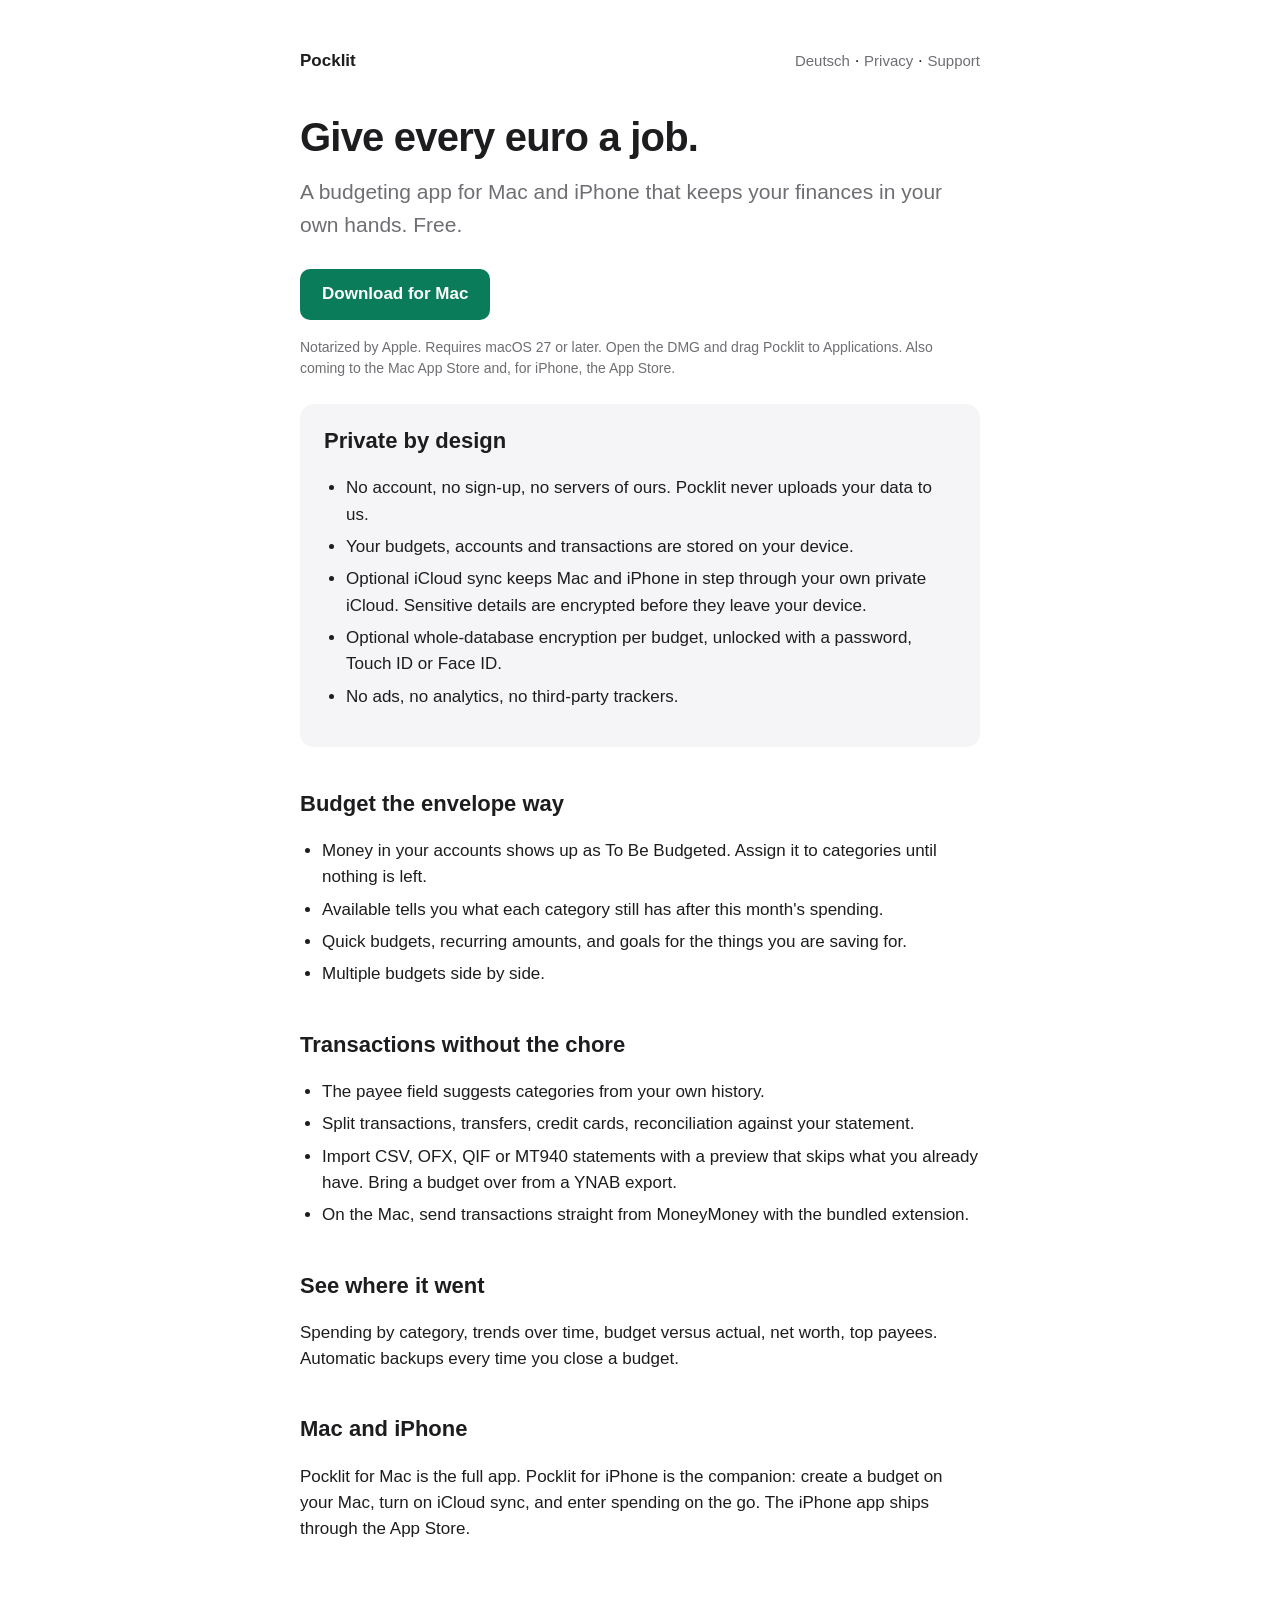
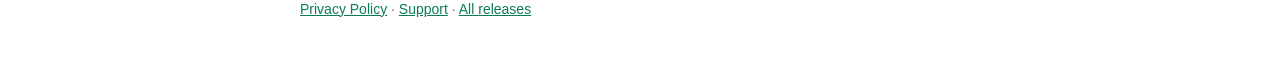
==== index.html @ 54f2d120 "site: sync from Pocklit 1.1.0" ====
<!doctype html>
<html lang="en">
<head>
<meta charset="utf-8">
<meta name="viewport" content="width=device-width, initial-scale=1">
<title>Pocklit — private envelope budgeting for Mac and iPhone</title>
<meta name="description" content="Pocklit is a free budgeting app for Mac and iPhone. No account, no servers, no trackers. Your data stays on your device or in your own iCloud.">
<link rel="stylesheet" href="style.css">
</head>
<body>
<main>
<header><strong>Pocklit</strong><nav><a href="de.html">Deutsch</a> · <a href="privacy.html">Privacy</a> · <a href="support.html">Support</a></nav></header>

<h1>Give every euro a job.</h1>
<p class="tagline">A budgeting app for Mac and iPhone that keeps your finances in your own hands. Free.</p>

<p><a class="button" href="https://github.com/hanebambel/pocklit-site/releases/latest/download/Pocklit.dmg">Download for Mac</a></p>
<p class="note">Notarized by Apple. Requires macOS 27 or later. Open the DMG and drag Pocklit to Applications.
Also coming to the Mac App Store and, for iPhone, the App Store.</p>

<div class="card">
<h2 style="margin-top:0">Private by design</h2>
<ul>
<li>No account, no sign-up, no servers of ours. Pocklit never uploads your data to us.</li>
<li>Your budgets, accounts and transactions are stored on your device.</li>
<li>Optional iCloud sync keeps Mac and iPhone in step through your own private iCloud. Sensitive details are encrypted before they leave your device.</li>
<li>Optional whole-database encryption per budget, unlocked with a password, Touch ID or Face ID.</li>
<li>No ads, no analytics, no third-party trackers.</li>
</ul>
</div>

<h2>Budget the envelope way</h2>
<ul>
<li>Money in your accounts shows up as To Be Budgeted. Assign it to categories until nothing is left.</li>
<li>Available tells you what each category still has after this month's spending.</li>
<li>Quick budgets, recurring amounts, and goals for the things you are saving for.</li>
<li>Multiple budgets side by side.</li>
</ul>

<h2>Transactions without the chore</h2>
<ul>
<li>The payee field suggests categories from your own history.</li>
<li>Split transactions, transfers, credit cards, reconciliation against your statement.</li>
<li>Import CSV, OFX, QIF or MT940 statements with a preview that skips what you already have. Bring a budget over from a YNAB export.</li>
<li>On the Mac, send transactions straight from MoneyMoney with the bundled extension.</li>
</ul>

<h2>See where it went</h2>
<p>Spending by category, trends over time, budget versus actual, net worth, top payees. Automatic backups every time you close a budget.</p>

<h2>Mac and iPhone</h2>
<p>Pocklit for Mac is the full app. Pocklit for iPhone is the companion: create a budget on your Mac, turn on iCloud sync, and enter spending on the go. The iPhone app ships through the App Store.</p>

<footer><a href="privacy.html">Privacy Policy</a> · <a href="support.html">Support</a> · <a href="https://github.com/hanebambel/pocklit-site/releases">All releases</a></footer>
</main>
</body>
</html>
---- style.css ----
:root { color-scheme: light dark; --fg: #1d1d1f; --bg: #ffffff; --muted: #6e6e73; --accent: #0a7c59; --card: #f5f5f7; }
@media (prefers-color-scheme: dark) { :root { --fg: #f5f5f7; --bg: #1d1d1f; --muted: #a1a1a6; --accent: #34c48e; --card: #2c2c2e; } }
* { box-sizing: border-box; }
body { margin: 0; font: 17px/1.55 -apple-system, BlinkMacSystemFont, "Helvetica Neue", Helvetica, Arial, sans-serif; color: var(--fg); background: var(--bg); }
main { max-width: 720px; margin: 0 auto; padding: 48px 20px 64px; }
header { display: flex; justify-content: space-between; align-items: baseline; gap: 16px; margin-bottom: 32px; }
header a { color: var(--muted); text-decoration: none; font-size: 15px; }
h1 { font-size: 40px; margin: 0 0 8px; letter-spacing: -0.02em; }
h2 { font-size: 22px; margin: 40px 0 12px; }
.tagline { font-size: 21px; color: var(--muted); margin: 0 0 28px; }
.button { display: inline-block; background: var(--accent); color: #fff; padding: 12px 22px; border-radius: 10px; text-decoration: none; font-weight: 600; }
.note { font-size: 14px; color: var(--muted); }
.card { background: var(--card); border-radius: 14px; padding: 20px 24px; margin: 24px 0; }
ul { padding-left: 22px; } li { margin: 6px 0; }
footer { margin-top: 56px; font-size: 14px; color: var(--muted); }
a { color: var(--accent); }
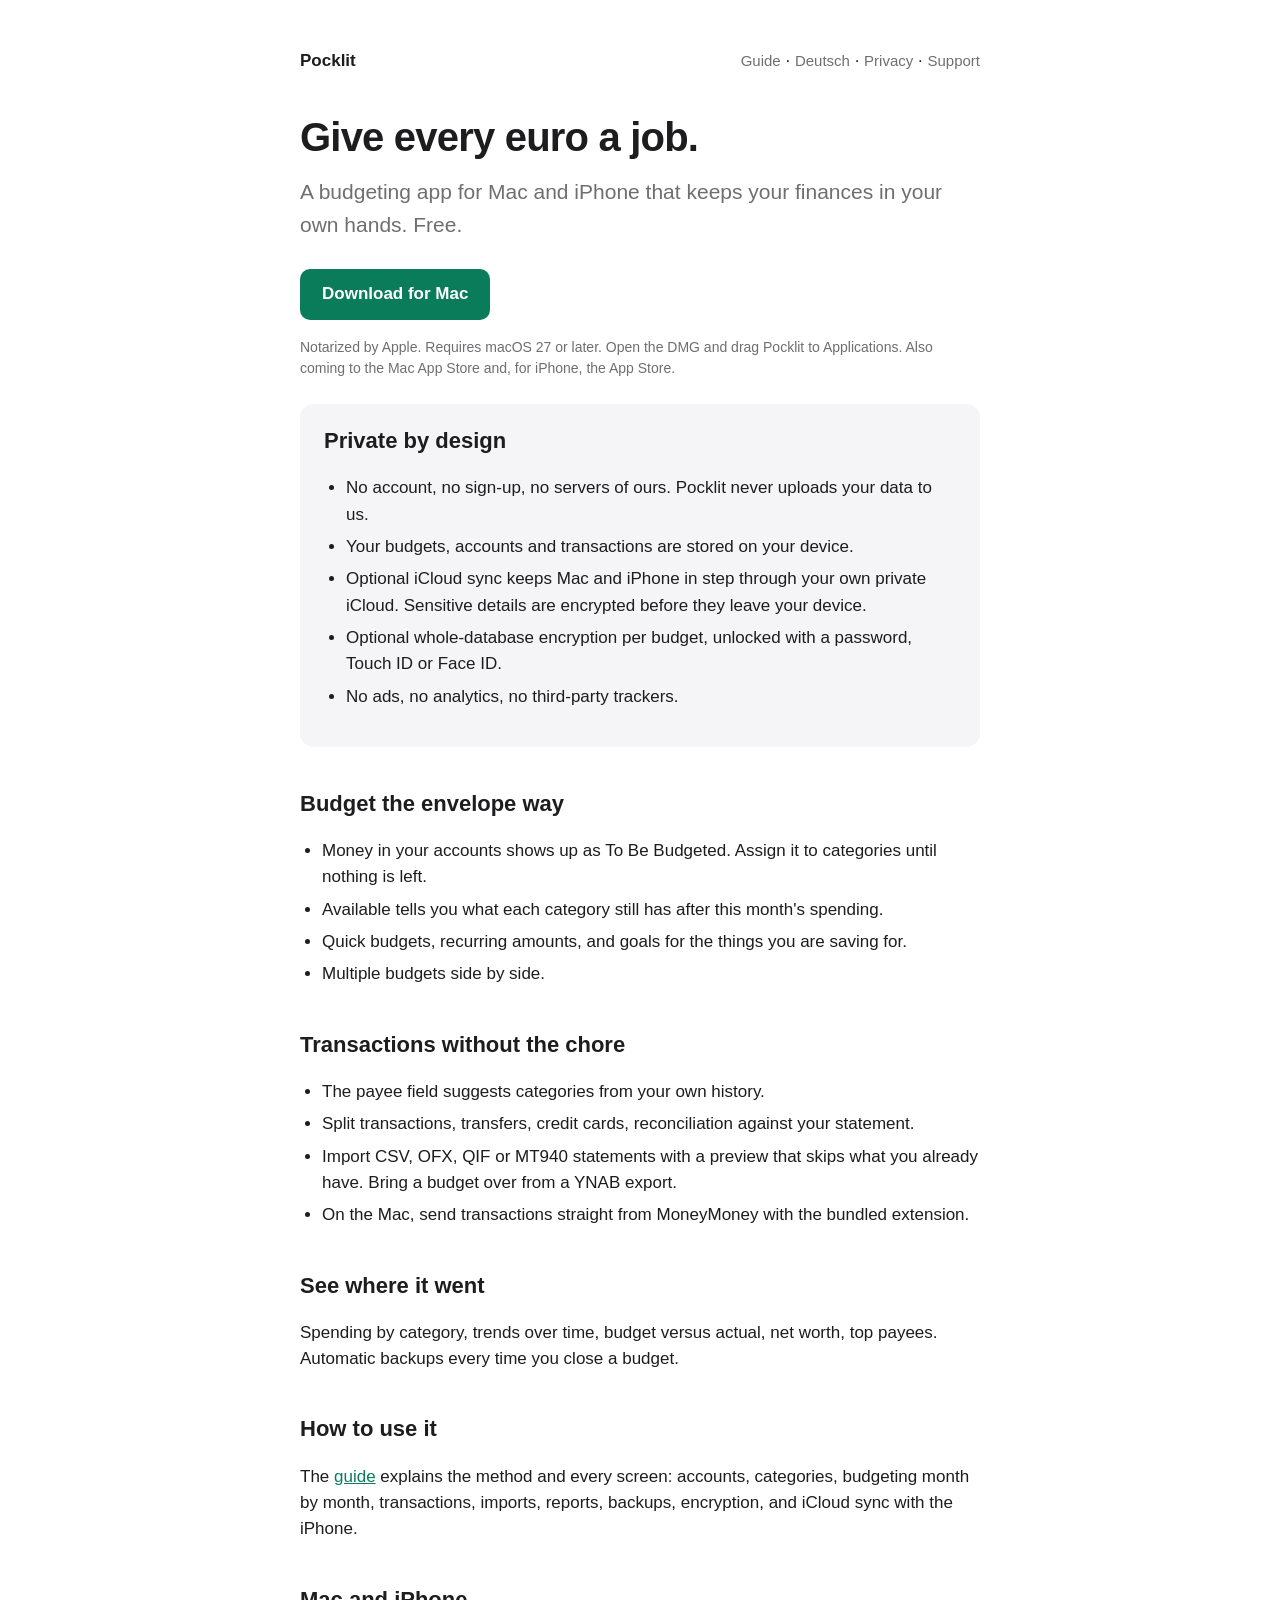
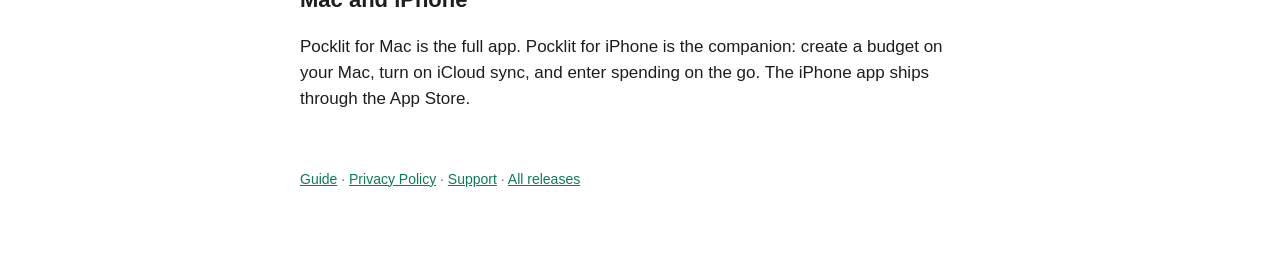
==== commit d17fcb15: "site: sync from Pocklit 1.1.0" ====
--- a/index.html
+++ b/index.html
@@ -9,7 +9,7 @@
 </head>
 <body>
 <main>
-<header><strong>Pocklit</strong><nav><a href="de.html">Deutsch</a> · <a href="privacy.html">Privacy</a> · <a href="support.html">Support</a></nav></header>
+<header><strong>Pocklit</strong><nav><a href="guide.html">Guide</a> · <a href="de.html">Deutsch</a> · <a href="privacy.html">Privacy</a> · <a href="support.html">Support</a></nav></header>
 
 <h1>Give every euro a job.</h1>
 <p class="tagline">A budgeting app for Mac and iPhone that keeps your finances in your own hands. Free.</p>
@@ -48,10 +48,13 @@
 <h2>See where it went</h2>
 <p>Spending by category, trends over time, budget versus actual, net worth, top payees. Automatic backups every time you close a budget.</p>
 
+<h2>How to use it</h2>
+<p>The <a href="guide.html">guide</a> explains the method and every screen: accounts, categories, budgeting month by month, transactions, imports, reports, backups, encryption, and iCloud sync with the iPhone.</p>
+
 <h2>Mac and iPhone</h2>
 <p>Pocklit for Mac is the full app. Pocklit for iPhone is the companion: create a budget on your Mac, turn on iCloud sync, and enter spending on the go. The iPhone app ships through the App Store.</p>
 
-<footer><a href="privacy.html">Privacy Policy</a> · <a href="support.html">Support</a> · <a href="https://github.com/hanebambel/pocklit-site/releases">All releases</a></footer>
+<footer><a href="guide.html">Guide</a> · <a href="privacy.html">Privacy Policy</a> · <a href="support.html">Support</a> · <a href="https://github.com/hanebambel/pocklit-site/releases">All releases</a></footer>
 </main>
 </body>
 </html>
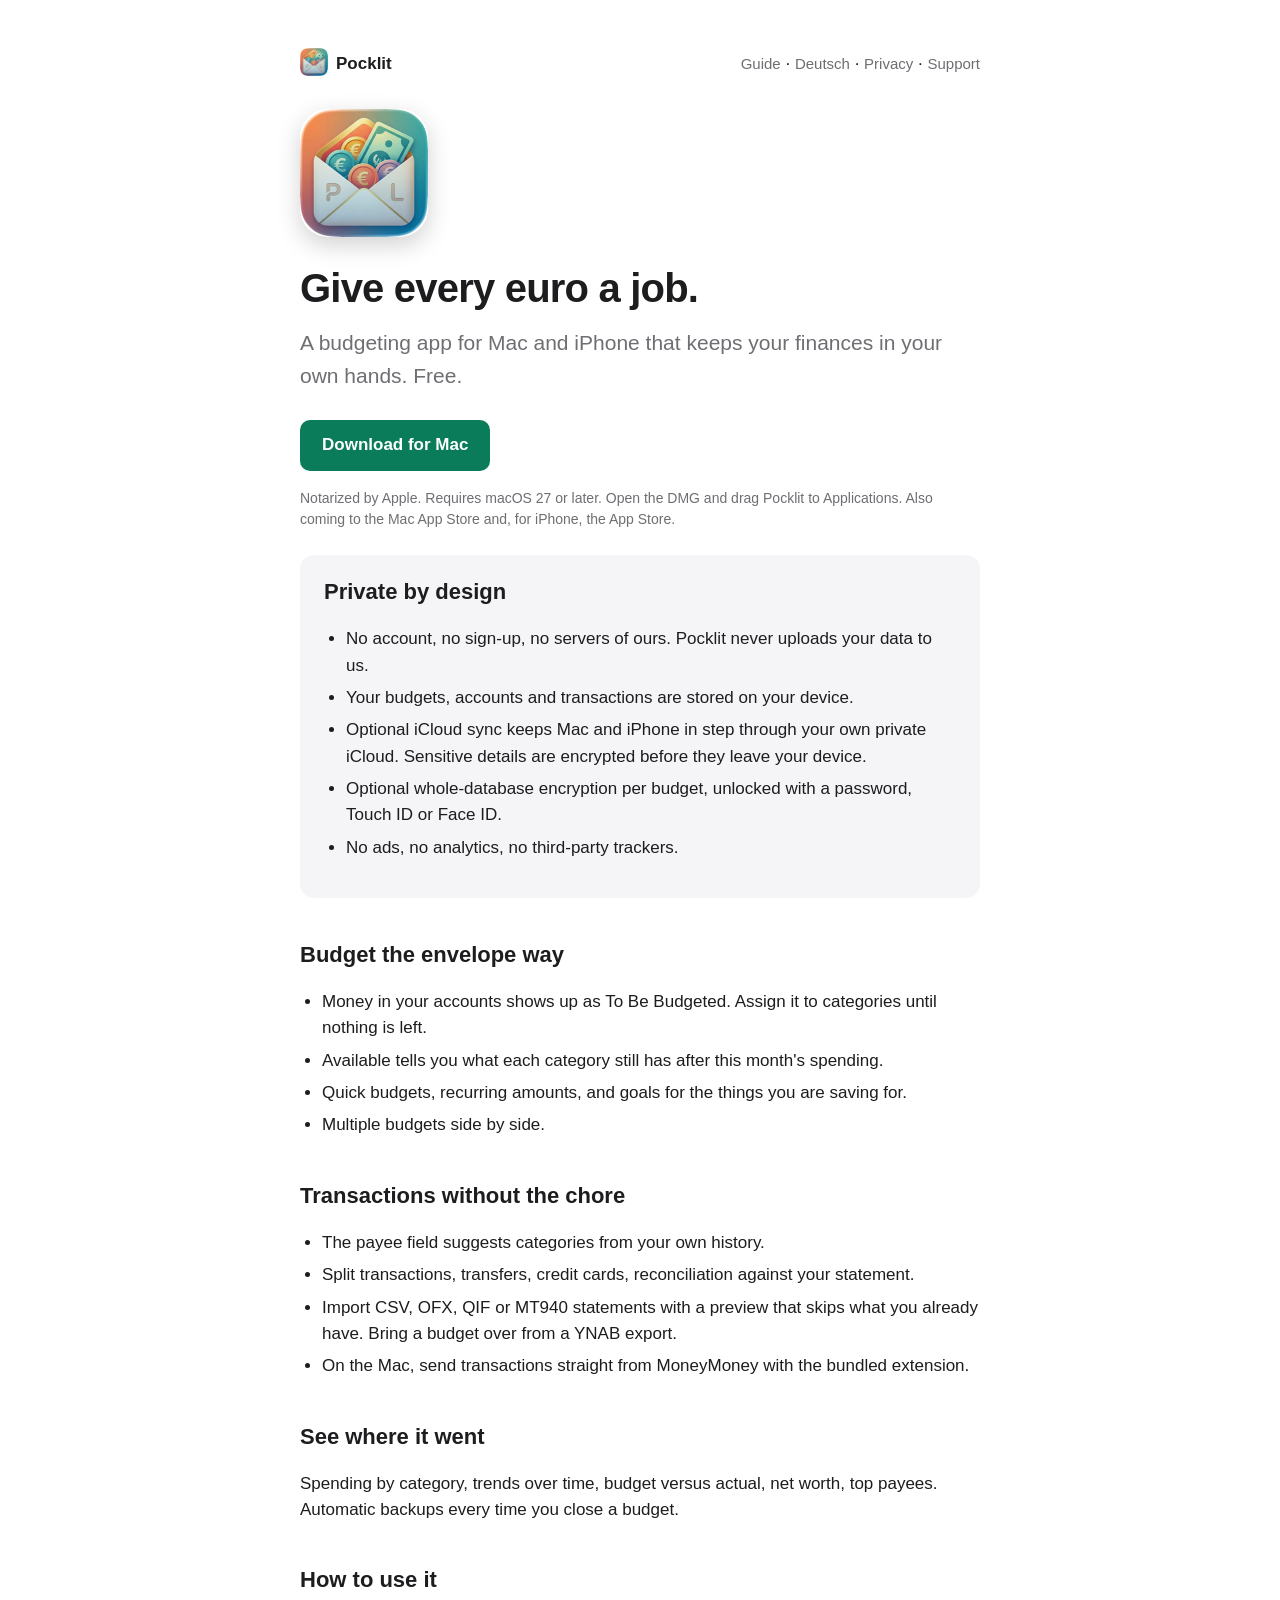
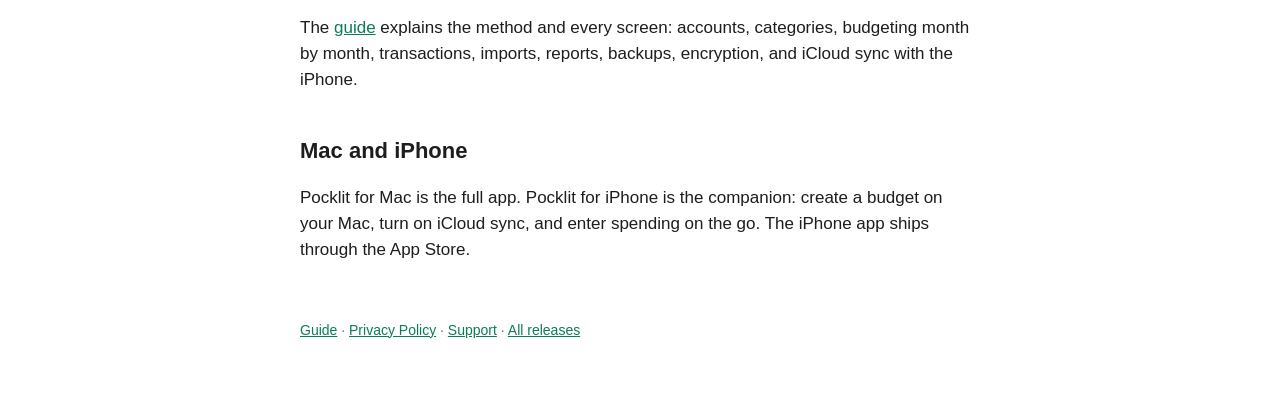
==== commit cd0cdd3c: "site: sync from Pocklit 1.1.0" ====
--- a/index.html
+++ b/index.html
@@ -5,12 +5,15 @@
 <meta name="viewport" content="width=device-width, initial-scale=1">
 <title>Pocklit — private envelope budgeting for Mac and iPhone</title>
 <meta name="description" content="Pocklit is a free budgeting app for Mac and iPhone. No account, no servers, no trackers. Your data stays on your device or in your own iCloud.">
+<link rel="icon" type="image/png" href="favicon.png">
+<link rel="apple-touch-icon" href="apple-touch-icon.png">
 <link rel="stylesheet" href="style.css">
 </head>
 <body>
 <main>
-<header><strong>Pocklit</strong><nav><a href="guide.html">Guide</a> · <a href="de.html">Deutsch</a> · <a href="privacy.html">Privacy</a> · <a href="support.html">Support</a></nav></header>
+<header><strong><img class="brand" src="icon.png" alt="" width="28" height="28">Pocklit</strong><nav><a href="guide.html">Guide</a> · <a href="de.html">Deutsch</a> · <a href="privacy.html">Privacy</a> · <a href="support.html">Support</a></nav></header>
 
+<img class="hero" src="icon.png" alt="Pocklit app icon" width="128" height="128">
 <h1>Give every euro a job.</h1>
 <p class="tagline">A budgeting app for Mac and iPhone that keeps your finances in your own hands. Free.</p>
 
--- a/style.css
+++ b/style.css
@@ -14,3 +14,5 @@
 ul { padding-left: 22px; } li { margin: 6px 0; }
 footer { margin-top: 56px; font-size: 14px; color: var(--muted); }
 a { color: var(--accent); }
+.brand { vertical-align: -7px; margin-right: 8px; border-radius: 7px; }
+.hero { display: block; border-radius: 28px; margin-bottom: 20px; box-shadow: 0 8px 24px rgba(0,0,0,.18); }
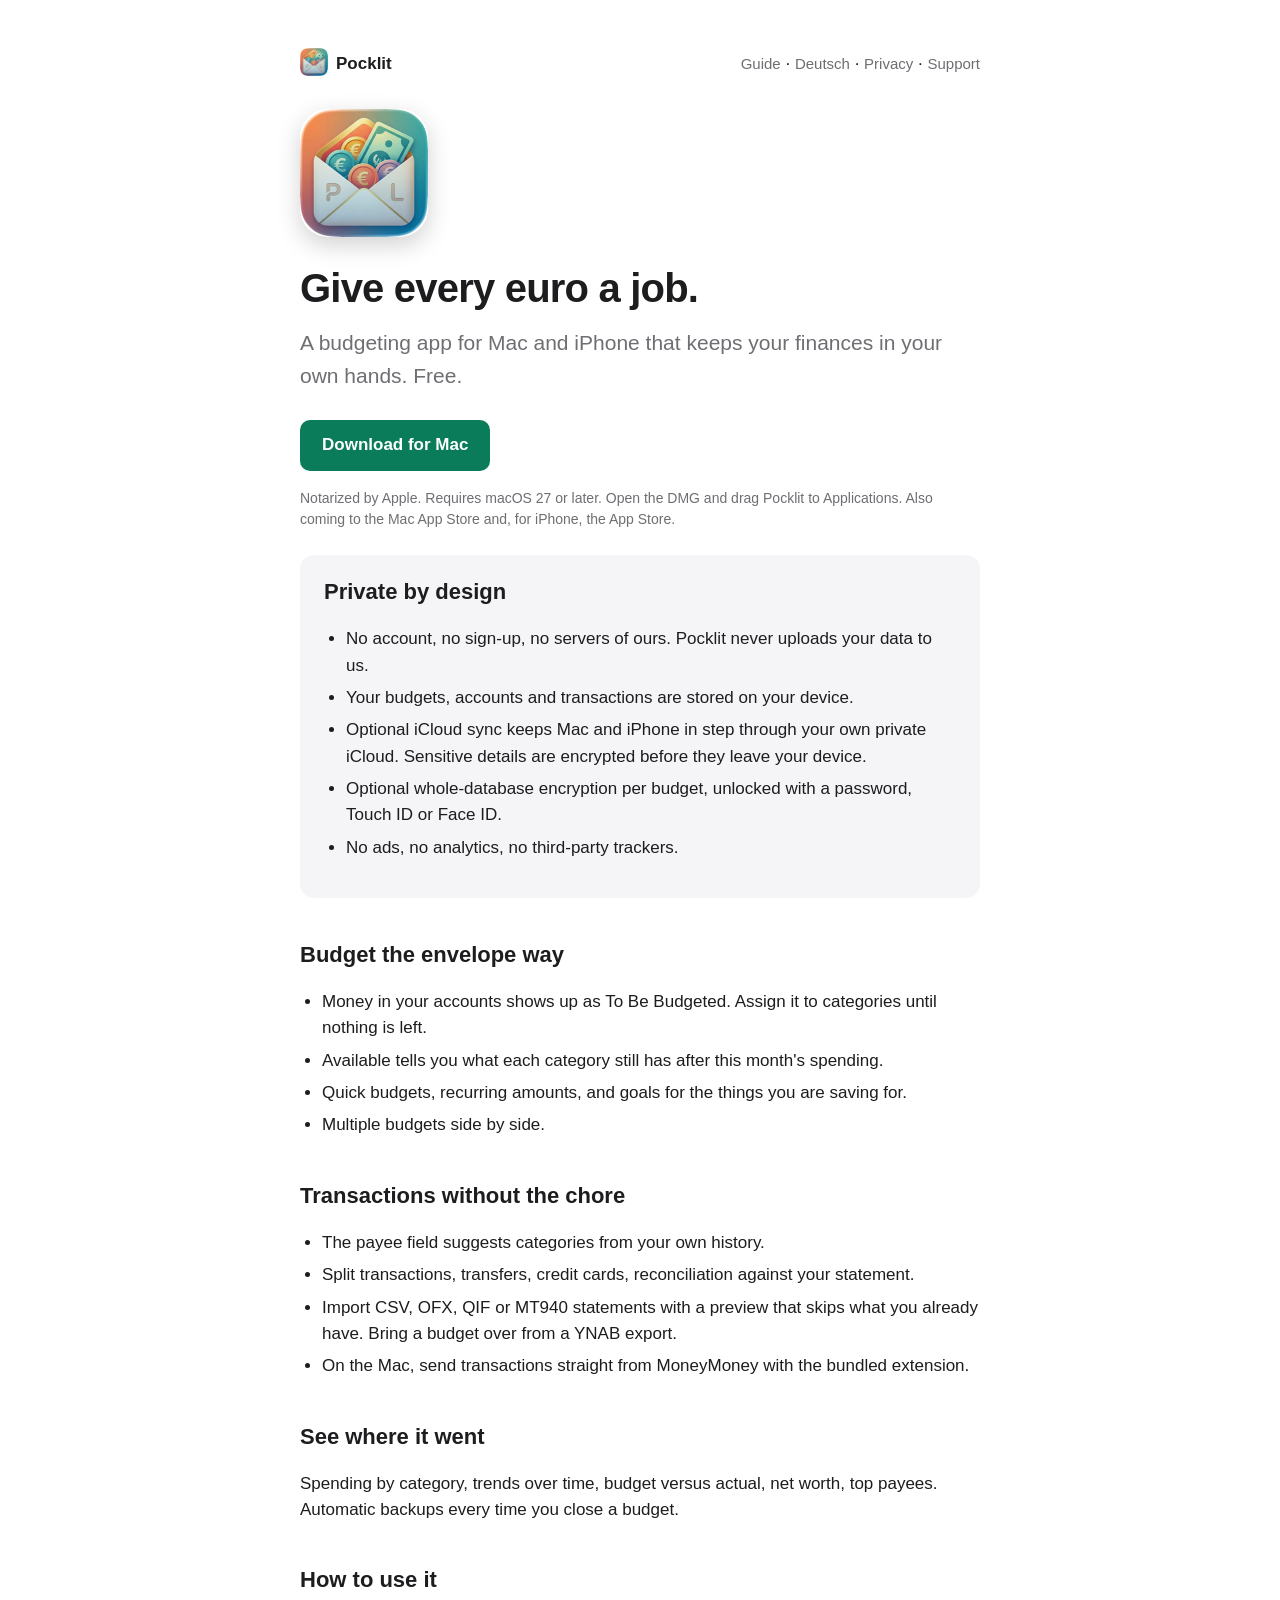
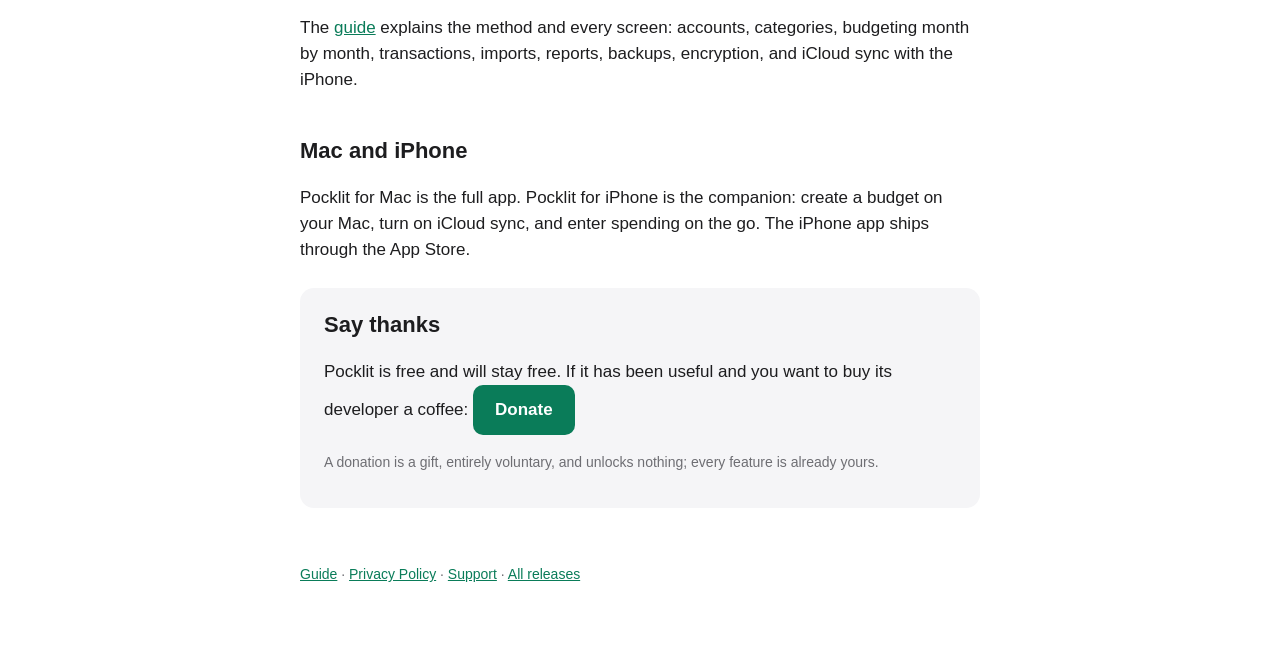
==== commit de8b75a7: "site: sync from Pocklit 1.1.0" ====
--- a/index.html
+++ b/index.html
@@ -57,6 +57,12 @@
 <h2>Mac and iPhone</h2>
 <p>Pocklit for Mac is the full app. Pocklit for iPhone is the companion: create a budget on your Mac, turn on iCloud sync, and enter spending on the go. The iPhone app ships through the App Store.</p>
 
+<div class="card">
+<h2 style="margin-top:0">Say thanks</h2>
+<p>Pocklit is free and will stay free. If it has been useful and you want to buy its developer a coffee: <a class="button" href="TODO donation link">Donate</a></p>
+<p class="note">A donation is a gift, entirely voluntary, and unlocks nothing; every feature is already yours.</p>
+</div>
+
 <footer><a href="guide.html">Guide</a> · <a href="privacy.html">Privacy Policy</a> · <a href="support.html">Support</a> · <a href="https://github.com/hanebambel/pocklit-site/releases">All releases</a></footer>
 </main>
 </body>
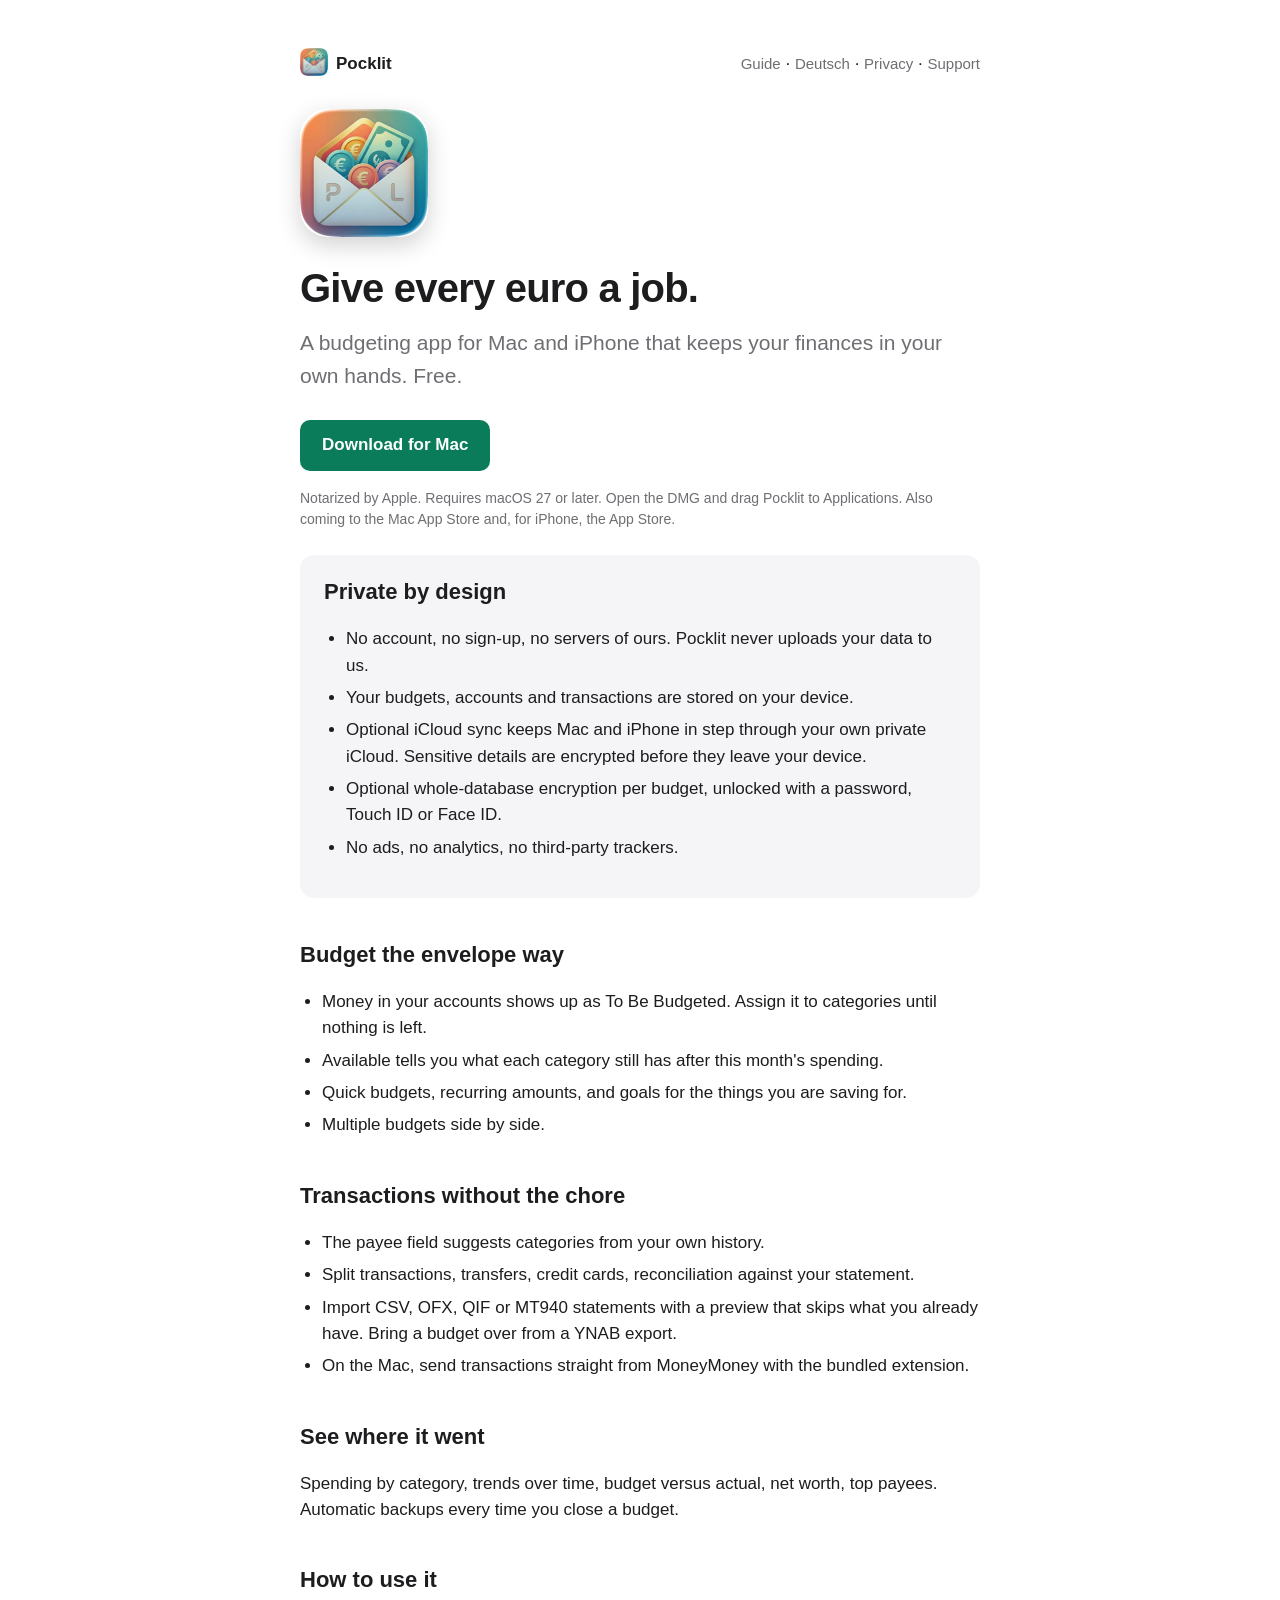
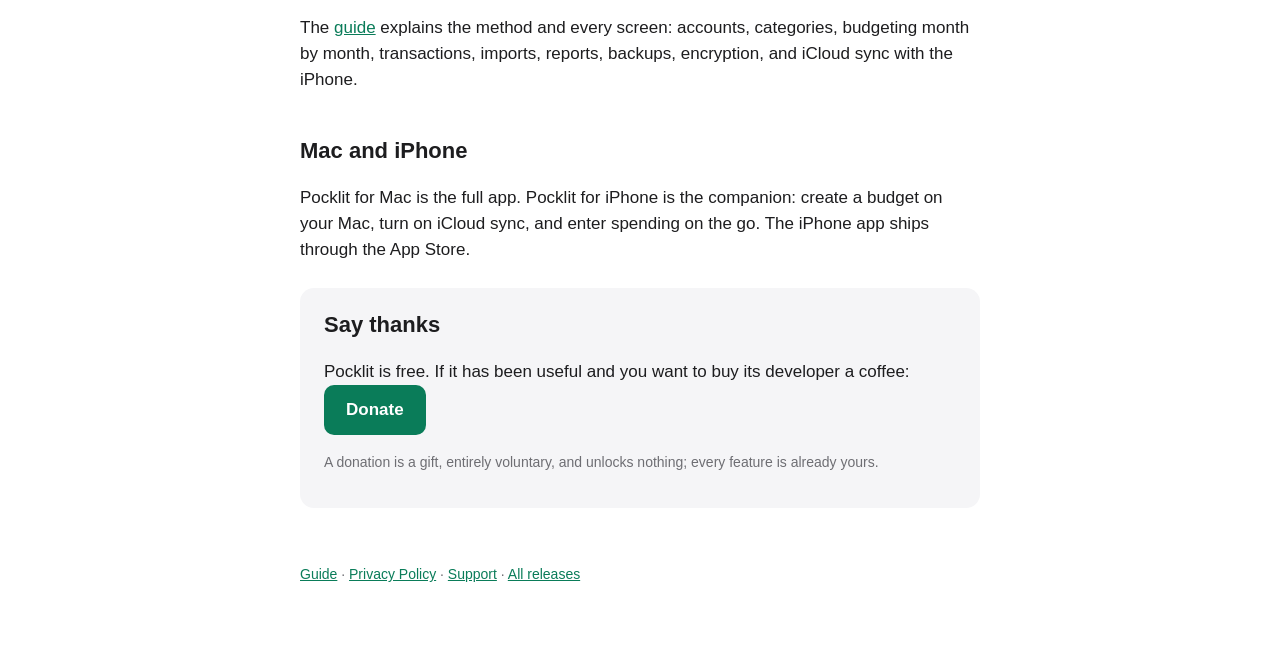
==== commit 9b154c08: "site: sync from Pocklit 1.1.0" ====
--- a/index.html
+++ b/index.html
@@ -59,7 +59,7 @@
 
 <div class="card">
 <h2 style="margin-top:0">Say thanks</h2>
-<p>Pocklit is free and will stay free. If it has been useful and you want to buy its developer a coffee: <a class="button" href="TODO donation link">Donate</a></p>
+<p>Pocklit is free. If it has been useful and you want to buy its developer a coffee: <a class="button" href="TODO donation link">Donate</a></p>
 <p class="note">A donation is a gift, entirely voluntary, and unlocks nothing; every feature is already yours.</p>
 </div>
 
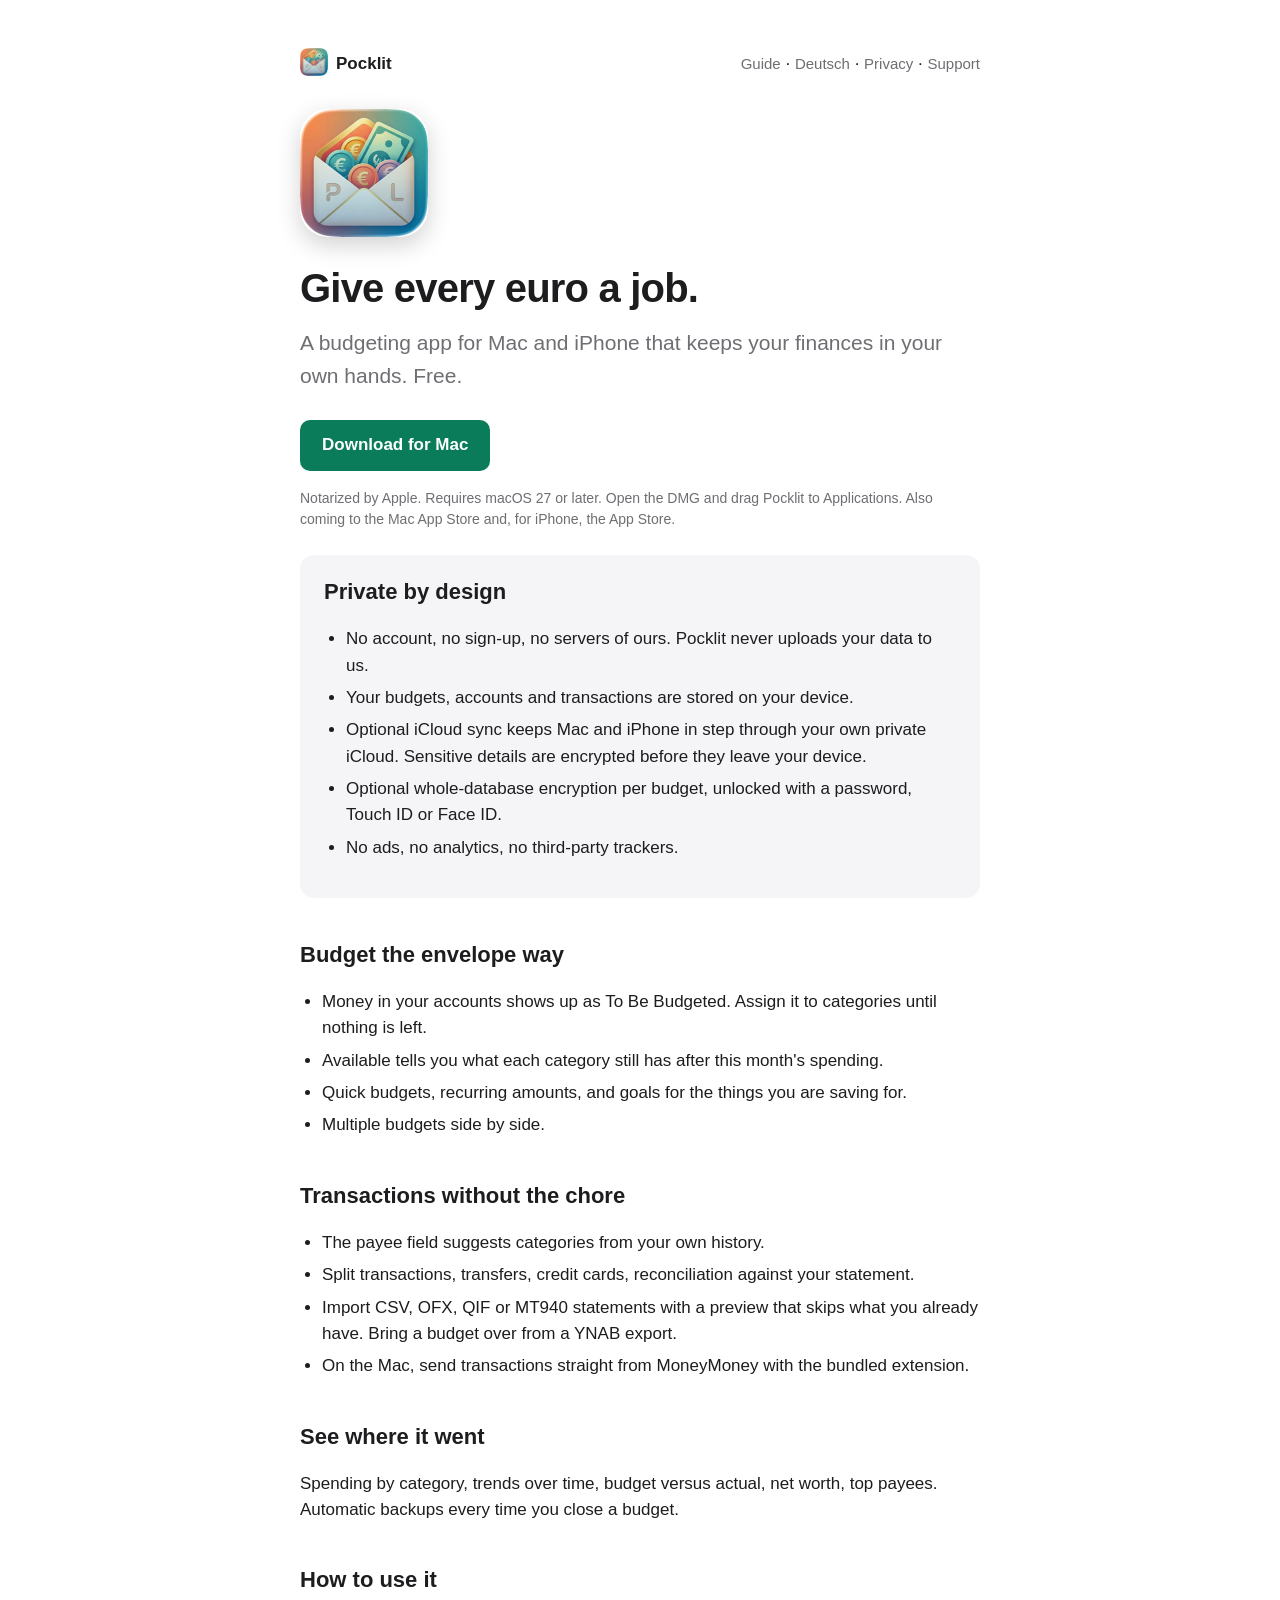
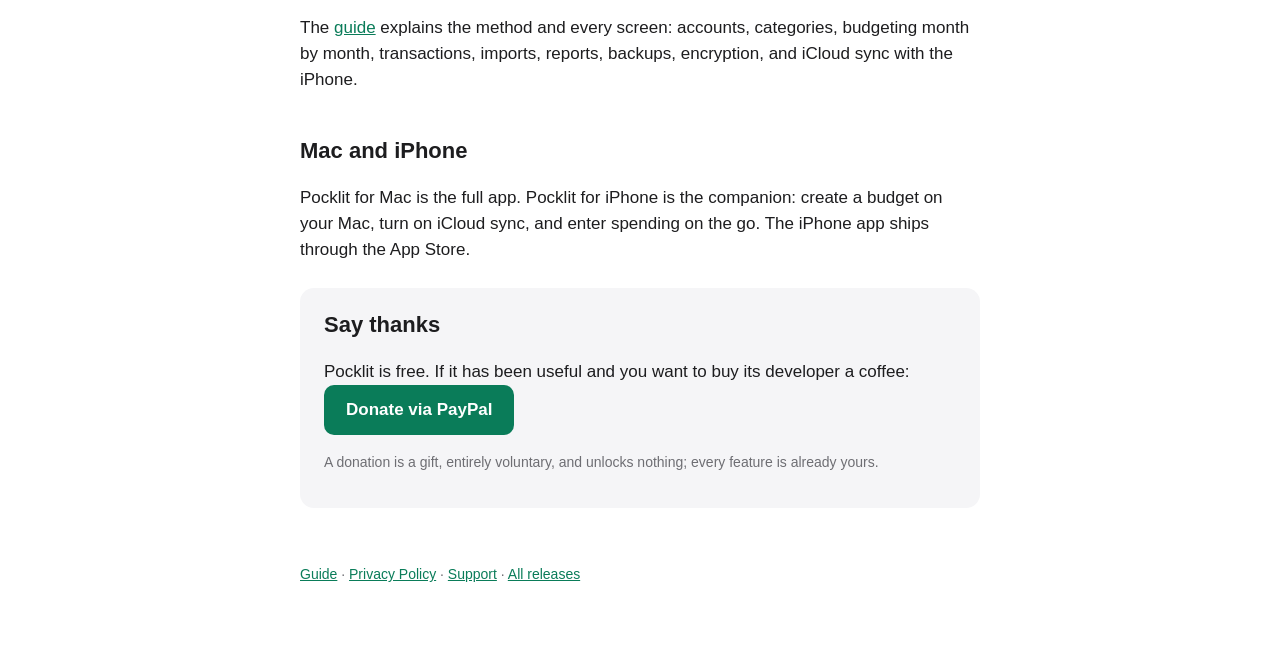
==== commit 7cec4b81: "site: sync from Pocklit 1.1.0" ====
--- a/index.html
+++ b/index.html
@@ -59,7 +59,7 @@
 
 <div class="card">
 <h2 style="margin-top:0">Say thanks</h2>
-<p>Pocklit is free. If it has been useful and you want to buy its developer a coffee: <a class="button" href="TODO donation link">Donate</a></p>
+<p>Pocklit is free. If it has been useful and you want to buy its developer a coffee: <a class="button" href="https://paypal.me/jangabor">Donate via PayPal</a></p>
 <p class="note">A donation is a gift, entirely voluntary, and unlocks nothing; every feature is already yours.</p>
 </div>
 
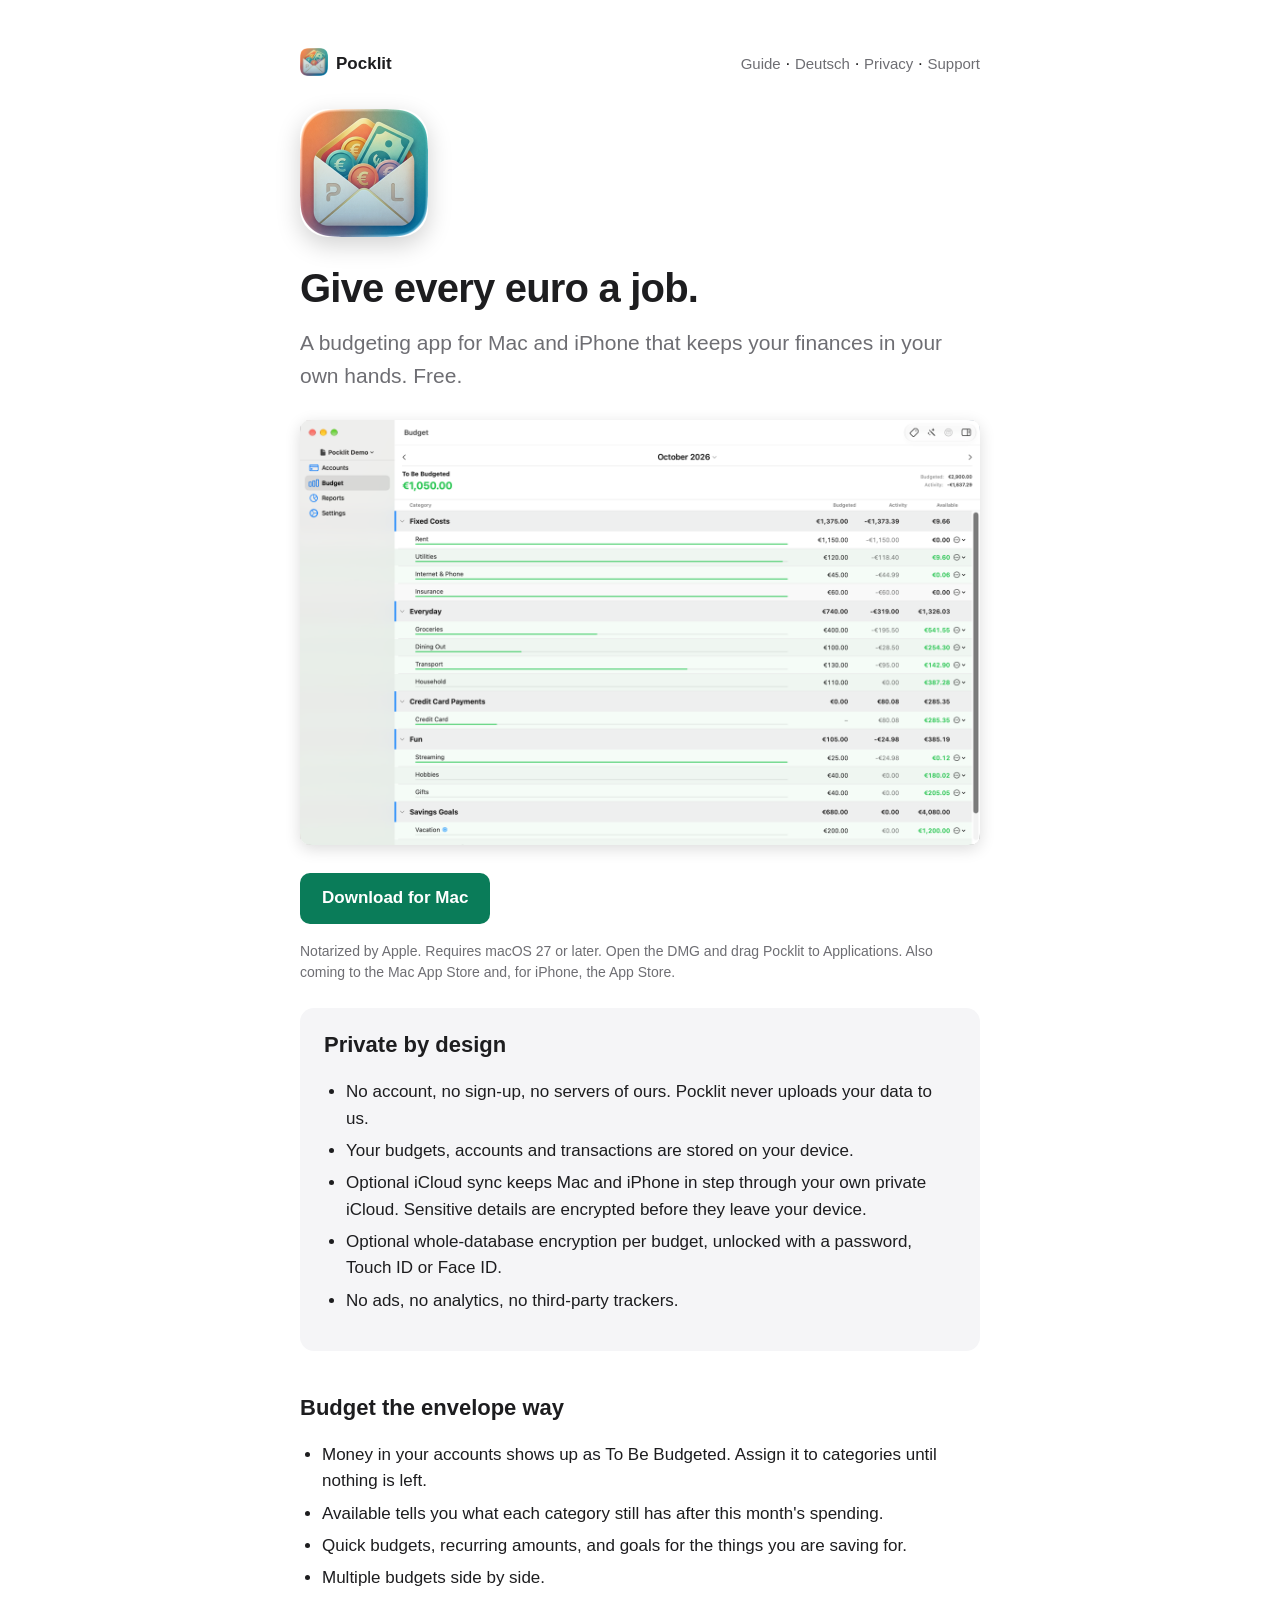
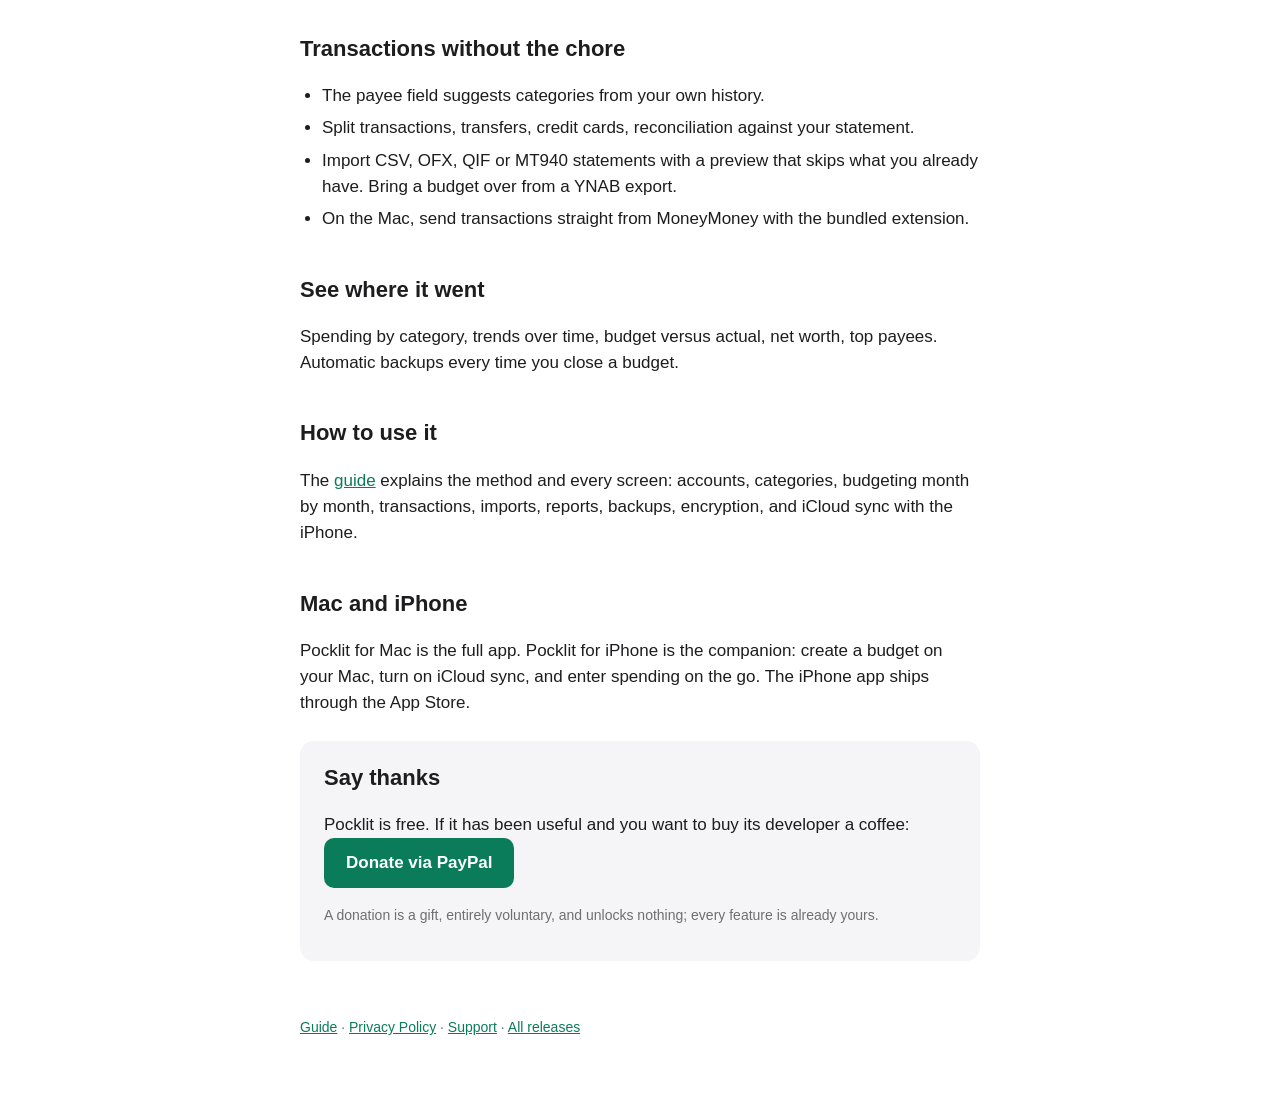
==== commit 4fdae88b: "site: sync from Pocklit 1.2.0" ====
--- a/index.html
+++ b/index.html
@@ -16,6 +16,7 @@
 <img class="hero" src="icon.png" alt="Pocklit app icon" width="128" height="128">
 <h1>Give every euro a job.</h1>
 <p class="tagline">A budgeting app for Mac and iPhone that keeps your finances in your own hands. Free.</p>
+<img class="shot" loading="lazy" src="img/mac/en/budget.png" alt="Pocklit for Mac: the Budget screen with every category's budgeted, activity and available amounts" width="1440" height="900">
 
 <p><a class="button" href="https://github.com/hanebambel/pocklit-site/releases/latest/download/Pocklit.dmg">Download for Mac</a></p>
 <p class="note">Notarized by Apple. Requires macOS 27 or later. Open the DMG and drag Pocklit to Applications.
--- a/style.css
+++ b/style.css
@@ -16,3 +16,10 @@
 a { color: var(--accent); }
 .brand { vertical-align: -7px; margin-right: 8px; border-radius: 7px; }
 .hero { display: block; border-radius: 28px; margin-bottom: 20px; box-shadow: 0 8px 24px rgba(0,0,0,.18); }
+figure { margin: 1.5rem 0; }
+figure img, .shot { width: 100%; height: auto; border-radius: 10px; box-shadow: 0 4px 16px rgba(0,0,0,.14); }
+.shot { display: block; margin: 0 0 28px; }
+figcaption { font-size: 14px; color: var(--muted); margin-top: 8px; }
+.two-up { display: grid; grid-template-columns: 1fr 1fr; gap: 1rem; }
+.two-up figcaption { grid-column: 1 / -1; }
+@media (max-width: 600px) { .two-up { grid-template-columns: 1fr; } }
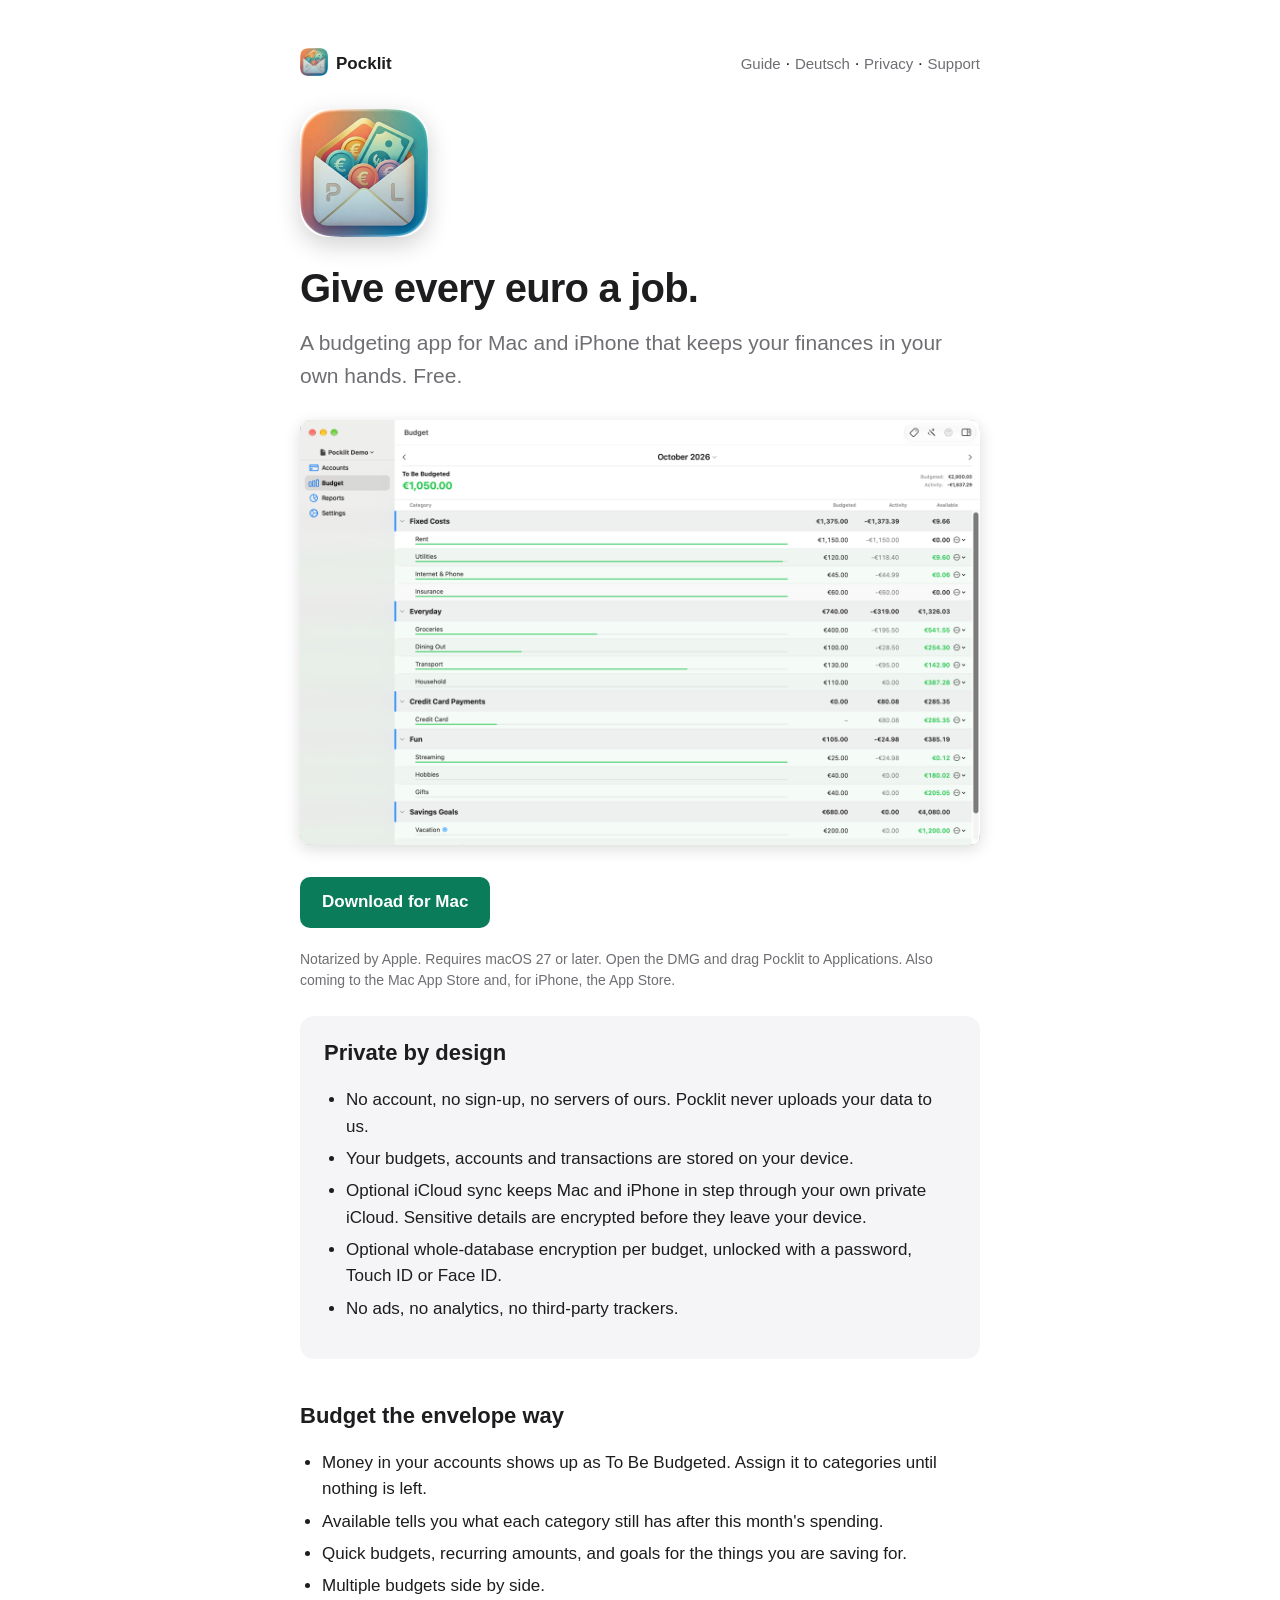
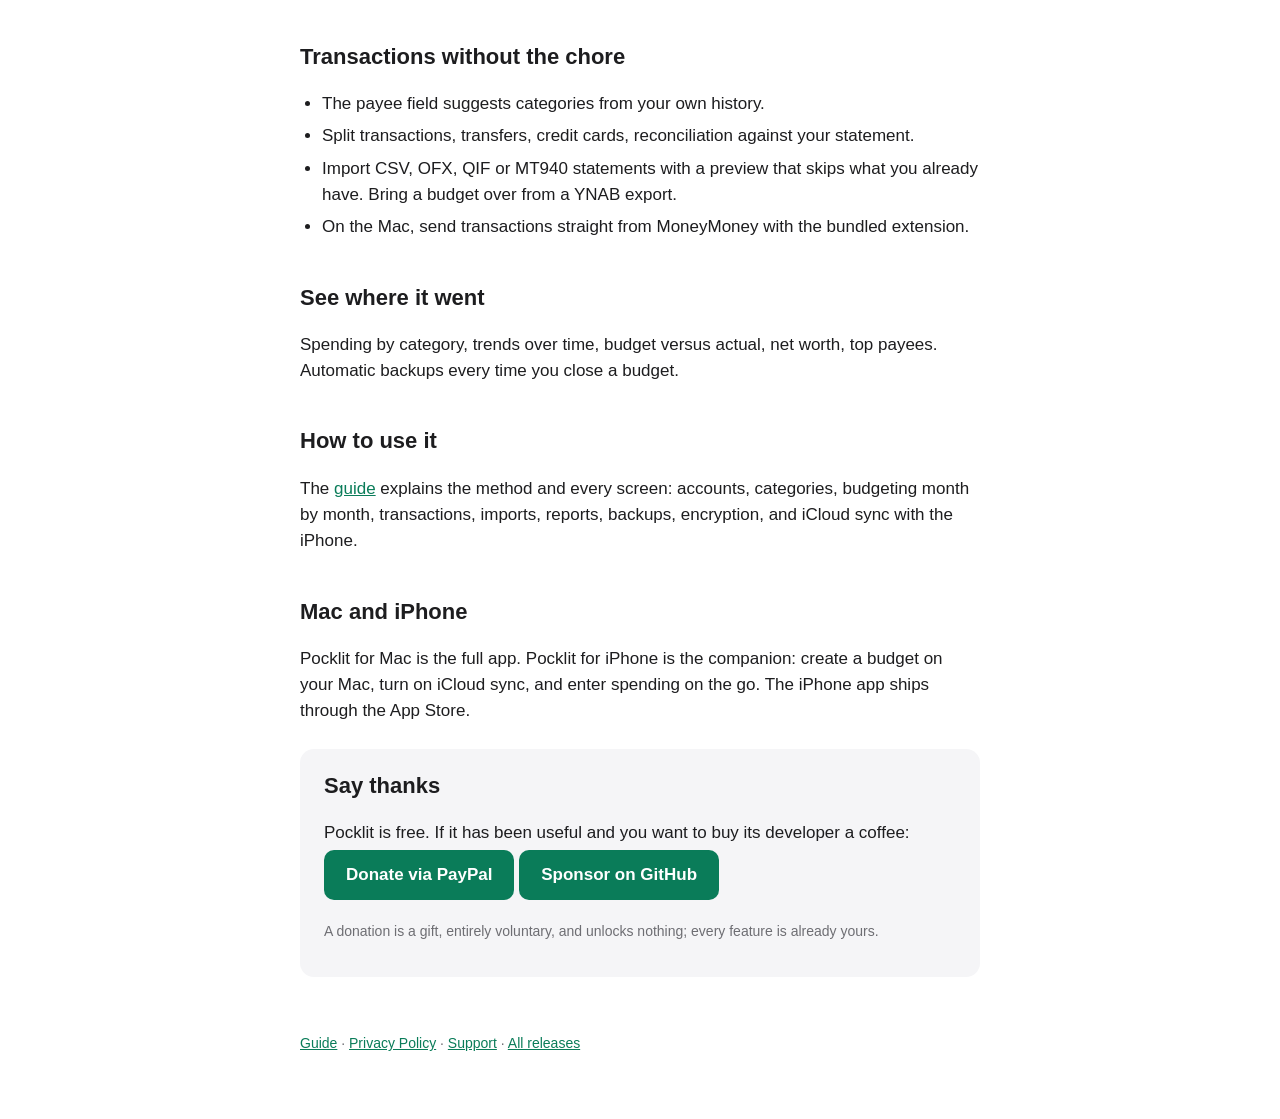
==== commit f133fc35: "site: sync from Pocklit 1.2.0" ====
--- a/index.html
+++ b/index.html
@@ -60,7 +60,7 @@
 
 <div class="card">
 <h2 style="margin-top:0">Say thanks</h2>
-<p>Pocklit is free. If it has been useful and you want to buy its developer a coffee: <a class="button" href="https://paypal.me/jangabor">Donate via PayPal</a></p>
+<p>Pocklit is free. If it has been useful and you want to buy its developer a coffee: <a class="button" href="https://paypal.me/jangabor">Donate via PayPal</a> <a class="button" href="https://github.com/sponsors/hanebambel">Sponsor on GitHub</a></p>
 <p class="note">A donation is a gift, entirely voluntary, and unlocks nothing; every feature is already yours.</p>
 </div>
 
--- a/style.css
+++ b/style.css
@@ -8,7 +8,7 @@
 h1 { font-size: 40px; margin: 0 0 8px; letter-spacing: -0.02em; }
 h2 { font-size: 22px; margin: 40px 0 12px; }
 .tagline { font-size: 21px; color: var(--muted); margin: 0 0 28px; }
-.button { display: inline-block; background: var(--accent); color: #fff; padding: 12px 22px; border-radius: 10px; text-decoration: none; font-weight: 600; }
+.button { display: inline-block; margin: 4px 0; background: var(--accent); color: #fff; padding: 12px 22px; border-radius: 10px; text-decoration: none; font-weight: 600; }
 .note { font-size: 14px; color: var(--muted); }
 .card { background: var(--card); border-radius: 14px; padding: 20px 24px; margin: 24px 0; }
 ul { padding-left: 22px; } li { margin: 6px 0; }
